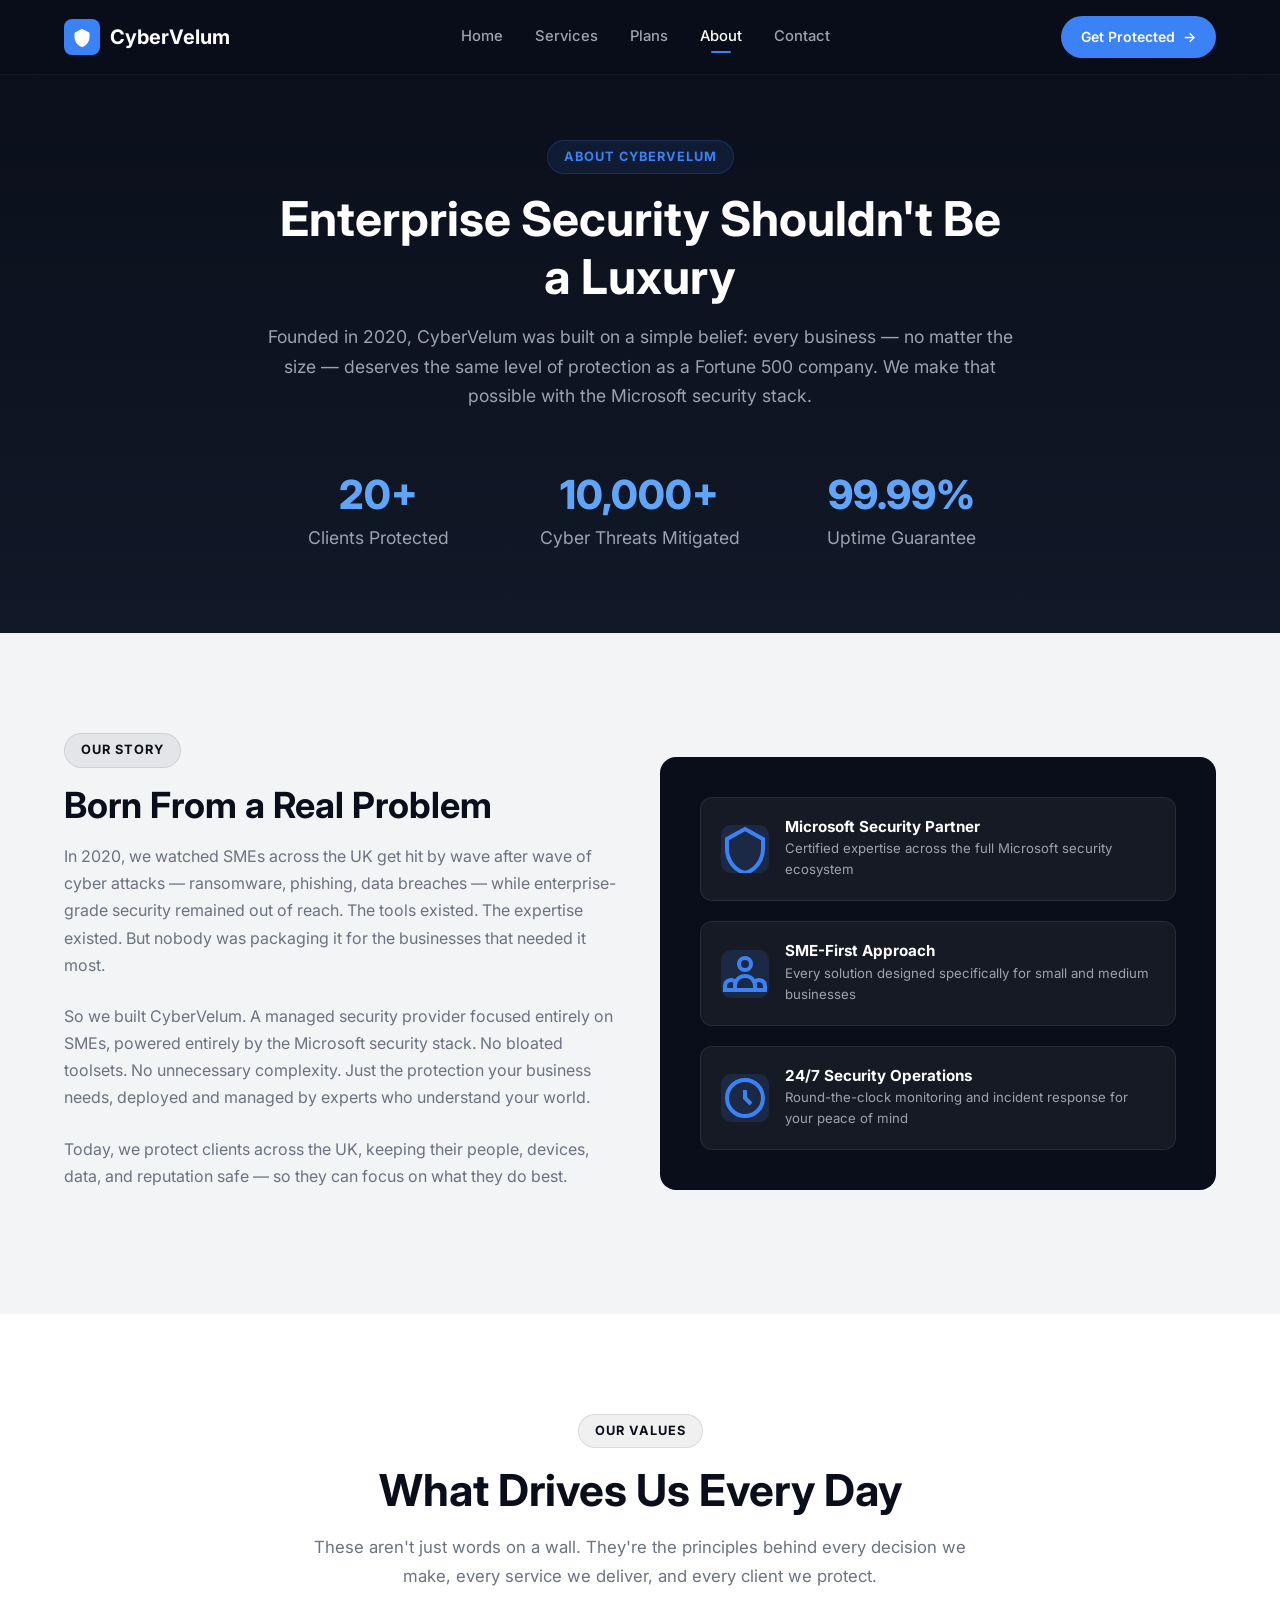
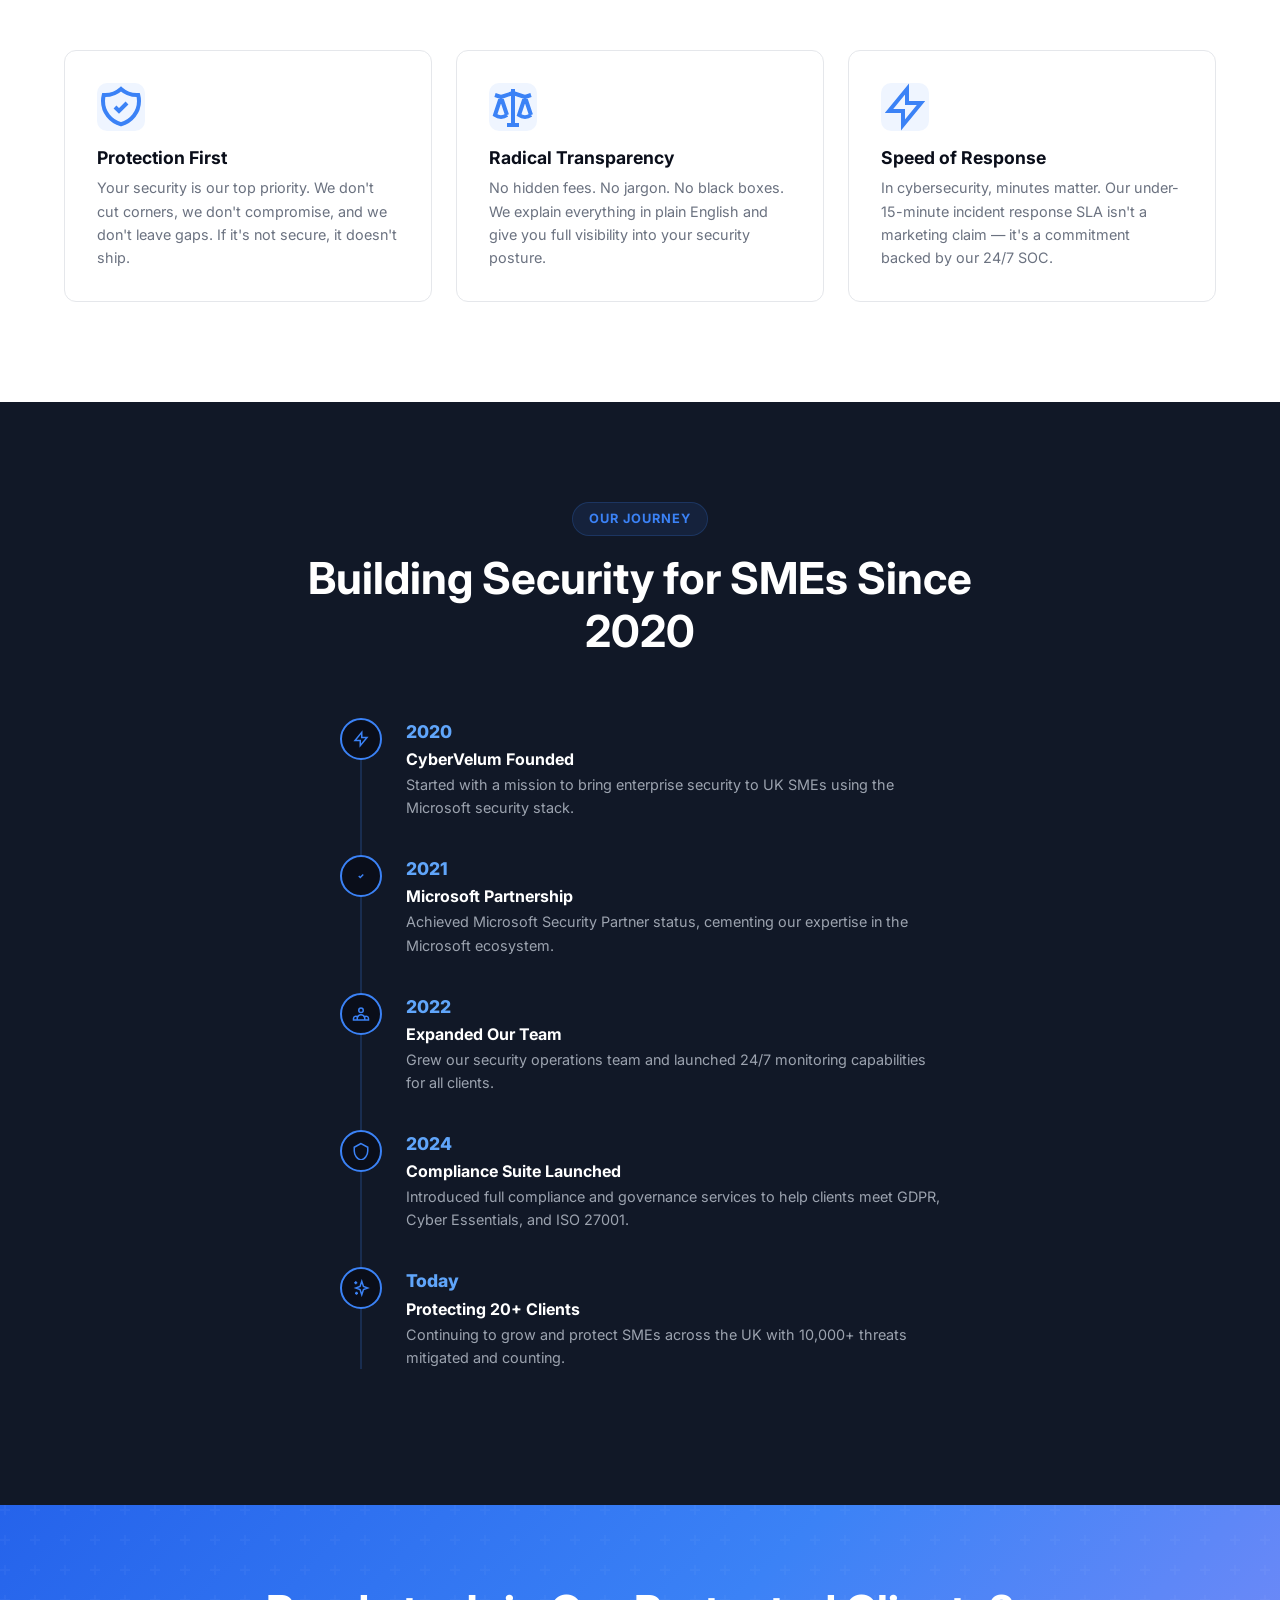
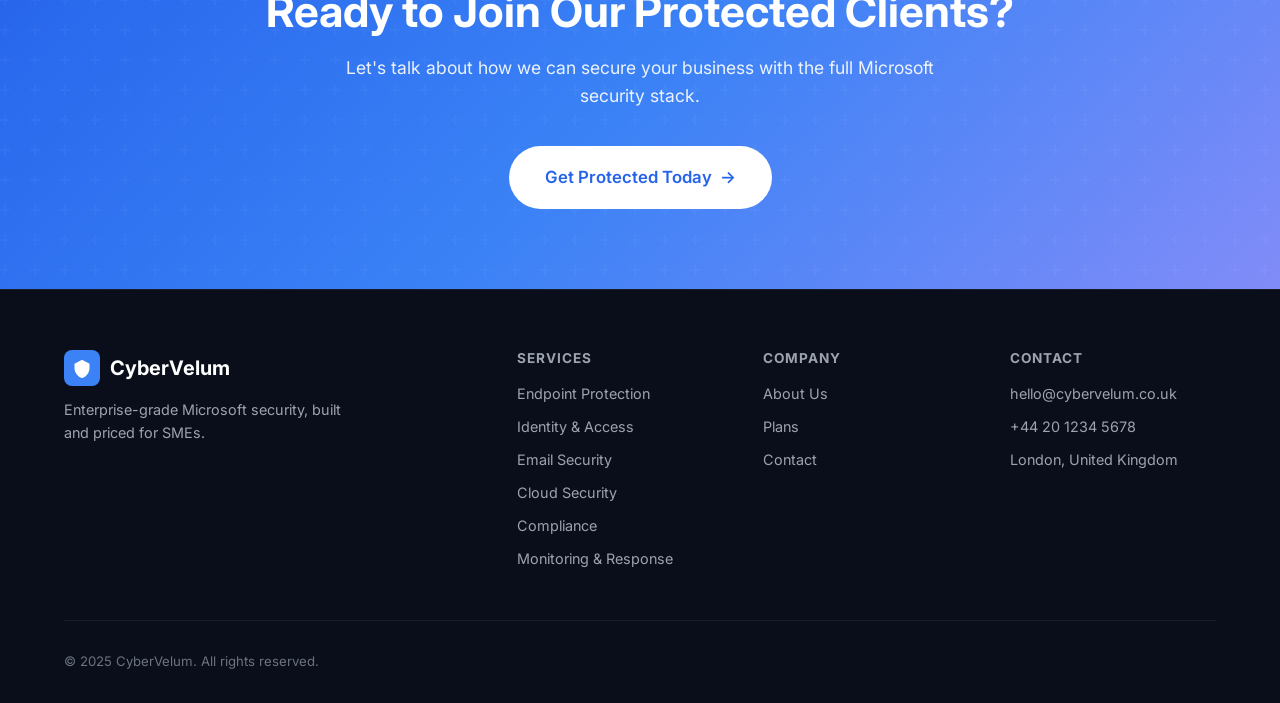
==== about.html @ d403a193 "Initial commit" ====
<!DOCTYPE html>
<html lang="en">
<head>
  <meta charset="UTF-8">
  <meta name="viewport" content="width=device-width, initial-scale=1.0">
  <title>About Us — CyberVelum</title>
  <meta name="description" content="CyberVelum was founded in 2020 to bring enterprise-grade Microsoft security to SMEs. Learn about our mission, values, and team.">
  <link rel="preconnect" href="https://fonts.googleapis.com">
  <link href="https://fonts.googleapis.com/css2?family=Inter:wght@400;500;600;700;800&display=swap" rel="stylesheet">
  <link rel="stylesheet" href="css/style.css">
</head>
<body>

  <!-- NAVBAR -->
  <nav class="navbar">
    <div class="container">
      <a href="index.html" class="nav-logo">
        <div class="shield"><svg viewBox="0 0 24 24"><path d="M12 2L3 7v5c0 5.55 3.84 10.74 9 12 5.16-1.26 9-6.45 9-12V7l-9-5z" fill="white"/></svg></div>
        CyberVelum
      </a>
      <div class="nav-links">
        <a href="index.html">Home</a>
        <a href="services.html">Services</a>
        <a href="plans.html">Plans</a>
        <a href="about.html" class="active">About</a>
        <a href="contact.html">Contact</a>
      </div>
      <div class="nav-cta">
        <a href="contact.html" class="btn btn-primary btn-sm">Get Protected <span class="arrow">&rarr;</span></a>
      </div>
      <button class="nav-toggle" aria-label="Toggle menu"><span></span><span></span><span></span></button>
    </div>
  </nav>
  <div class="mobile-menu">
    <a href="index.html">Home</a>
    <a href="services.html">Services</a>
    <a href="plans.html">Plans</a>
    <a href="about.html">About</a>
    <a href="contact.html">Contact</a>
    <a href="contact.html" class="btn btn-primary" style="margin-top:16px">Get Protected &rarr;</a>
  </div>

  <!-- ABOUT HERO -->
  <section class="about-hero">
    <div class="container">
      <span class="section-badge section-badge-blue" style="margin-bottom:16px;display:inline-block">About CyberVelum</span>
      <h1>Enterprise Security Shouldn't Be a Luxury</h1>
      <p>Founded in 2020, CyberVelum was built on a simple belief: every business &mdash; no matter the size &mdash; deserves the same level of protection as a Fortune 500 company. We make that possible with the Microsoft security stack.</p>

      <div class="about-stats">
        <div class="about-stat fade-in">
          <h3 data-count="20" data-suffix="+">0</h3>
          <p>Clients Protected</p>
        </div>
        <div class="about-stat fade-in fade-in-delay-1">
          <h3 data-count="10000" data-suffix="+">0</h3>
          <p>Cyber Threats Mitigated</p>
        </div>
        <div class="about-stat fade-in fade-in-delay-2">
          <h3 data-count="99.99" data-suffix="%">0</h3>
          <p>Uptime Guarantee</p>
        </div>
      </div>
    </div>
  </section>

  <!-- OUR STORY -->
  <section class="section section-light">
    <div class="container">
      <div class="compliance-grid">
        <div class="compliance-content">
          <span class="section-badge section-badge-dark" style="margin-bottom:16px;display:inline-block">Our Story</span>
          <h2>Born From a Real Problem</h2>
          <p>In 2020, we watched SMEs across the UK get hit by wave after wave of cyber attacks &mdash; ransomware, phishing, data breaches &mdash; while enterprise-grade security remained out of reach. The tools existed. The expertise existed. But nobody was packaging it for the businesses that needed it most.</p>
          <p>So we built CyberVelum. A managed security provider focused entirely on SMEs, powered entirely by the Microsoft security stack. No bloated toolsets. No unnecessary complexity. Just the protection your business needs, deployed and managed by experts who understand your world.</p>
          <p style="margin-top:20px">Today, we protect clients across the UK, keeping their people, devices, data, and reputation safe &mdash; so they can focus on what they do best.</p>
        </div>
        <div class="compliance-visual">
          <div class="compliance-badge-card">
            <div class="badge-icon"><svg viewBox="0 0 24 24" fill="none" stroke="#3b82f6" stroke-width="2"><path d="M12 2L3 7v5c0 5.55 3.84 10.74 9 12 5.16-1.26 9-6.45 9-12V7l-9-5z"/></svg></div>
            <div>
              <h4>Microsoft Security Partner</h4>
              <p>Certified expertise across the full Microsoft security ecosystem</p>
            </div>
          </div>
          <div class="compliance-badge-card">
            <div class="badge-icon"><svg viewBox="0 0 24 24" fill="none" stroke="#3b82f6" stroke-width="2"><path d="M17 20h5v-2a3 3 0 00-5.356-1.857M17 20H7m10 0v-2c0-.656-.126-1.283-.356-1.857M7 20H2v-2a3 3 0 015.356-1.857M7 20v-2c0-.656.126-1.283.356-1.857m0 0a5.002 5.002 0 019.288 0M15 7a3 3 0 11-6 0 3 3 0 016 0z"/></svg></div>
            <div>
              <h4>SME-First Approach</h4>
              <p>Every solution designed specifically for small and medium businesses</p>
            </div>
          </div>
          <div class="compliance-badge-card">
            <div class="badge-icon"><svg viewBox="0 0 24 24" fill="none" stroke="#3b82f6" stroke-width="2"><path d="M12 8v4l3 3m6-3a9 9 0 11-18 0 9 9 0 0118 0z"/></svg></div>
            <div>
              <h4>24/7 Security Operations</h4>
              <p>Round-the-clock monitoring and incident response for your peace of mind</p>
            </div>
          </div>
        </div>
      </div>
    </div>
  </section>

  <!-- OUR VALUES -->
  <section class="section section-white">
    <div class="container">
      <div class="section-header">
        <span class="section-badge section-badge-dark">Our Values</span>
        <h2>What Drives Us Every Day</h2>
        <p>These aren't just words on a wall. They're the principles behind every decision we make, every service we deliver, and every client we protect.</p>
      </div>
      <div class="values-grid">
        <div class="value-card fade-in">
          <div class="icon">
            <svg viewBox="0 0 24 24" fill="none" stroke="#3b82f6" stroke-width="2"><path d="M9 12l2 2 4-4m5.618-4.016A11.955 11.955 0 0112 2.944a11.955 11.955 0 01-8.618 3.04A12.02 12.02 0 003 9c0 5.591 3.824 10.29 9 11.622 5.176-1.332 9-6.03 9-11.622 0-1.042-.133-2.052-.382-3.016z"/></svg>
          </div>
          <h3>Protection First</h3>
          <p>Your security is our top priority. We don't cut corners, we don't compromise, and we don't leave gaps. If it's not secure, it doesn't ship.</p>
        </div>
        <div class="value-card fade-in fade-in-delay-1">
          <div class="icon">
            <svg viewBox="0 0 24 24" fill="none" stroke="#3b82f6" stroke-width="2"><path d="M3 6l3 1m0 0l-3 9a5.002 5.002 0 006.001 0M6 7l3 9M6 7l6-2m6 2l3-1m-3 1l-3 9a5.002 5.002 0 006.001 0M18 7l3 9m-3-9l-6-2m0-2v2m0 16V5m0 16H9m3 0h3"/></svg>
          </div>
          <h3>Radical Transparency</h3>
          <p>No hidden fees. No jargon. No black boxes. We explain everything in plain English and give you full visibility into your security posture.</p>
        </div>
        <div class="value-card fade-in fade-in-delay-2">
          <div class="icon">
            <svg viewBox="0 0 24 24" fill="none" stroke="#3b82f6" stroke-width="2"><path d="M13 10V3L4 14h7v7l9-11h-7z"/></svg>
          </div>
          <h3>Speed of Response</h3>
          <p>In cybersecurity, minutes matter. Our under-15-minute incident response SLA isn't a marketing claim &mdash; it's a commitment backed by our 24/7 SOC.</p>
        </div>
      </div>
    </div>
  </section>

  <!-- JOURNEY / TIMELINE -->
  <section class="section section-dark">
    <div class="container">
      <div class="section-header">
        <span class="section-badge section-badge-blue">Our Journey</span>
        <h2>Building Security for SMEs Since 2020</h2>
      </div>
      <div class="timeline">
        <div class="timeline-item fade-in">
          <div class="dot"><svg viewBox="0 0 24 24" fill="none" stroke="#3b82f6" stroke-width="2"><path d="M13 10V3L4 14h7v7l9-11h-7z"/></svg></div>
          <div>
            <div class="year">2020</div>
            <h4>CyberVelum Founded</h4>
            <p>Started with a mission to bring enterprise security to UK SMEs using the Microsoft security stack.</p>
          </div>
        </div>
        <div class="timeline-item fade-in fade-in-delay-1">
          <div class="dot"><svg viewBox="0 0 24 24" fill="none" stroke="#3b82f6" stroke-width="2"><path d="M9 12l2 2 4-4"/></svg></div>
          <div>
            <div class="year">2021</div>
            <h4>Microsoft Partnership</h4>
            <p>Achieved Microsoft Security Partner status, cementing our expertise in the Microsoft ecosystem.</p>
          </div>
        </div>
        <div class="timeline-item fade-in fade-in-delay-2">
          <div class="dot"><svg viewBox="0 0 24 24" fill="none" stroke="#3b82f6" stroke-width="2"><path d="M17 20h5v-2a3 3 0 00-5.356-1.857M17 20H7m10 0v-2c0-.656-.126-1.283-.356-1.857M7 20H2v-2a3 3 0 015.356-1.857M7 20v-2c0-.656.126-1.283.356-1.857m0 0a5.002 5.002 0 019.288 0M15 7a3 3 0 11-6 0 3 3 0 016 0z"/></svg></div>
          <div>
            <div class="year">2022</div>
            <h4>Expanded Our Team</h4>
            <p>Grew our security operations team and launched 24/7 monitoring capabilities for all clients.</p>
          </div>
        </div>
        <div class="timeline-item fade-in fade-in-delay-3">
          <div class="dot"><svg viewBox="0 0 24 24" fill="none" stroke="#3b82f6" stroke-width="2"><path d="M12 2L3 7v5c0 5.55 3.84 10.74 9 12 5.16-1.26 9-6.45 9-12V7l-9-5z"/></svg></div>
          <div>
            <div class="year">2024</div>
            <h4>Compliance Suite Launched</h4>
            <p>Introduced full compliance and governance services to help clients meet GDPR, Cyber Essentials, and ISO 27001.</p>
          </div>
        </div>
        <div class="timeline-item fade-in">
          <div class="dot"><svg viewBox="0 0 24 24" fill="none" stroke="#3b82f6" stroke-width="2"><path d="M5 3v4M3 5h4M6 17v4m-2-2h4m5-16l2.286 6.857L21 12l-5.714 2.143L13 21l-2.286-6.857L5 12l5.714-2.143L13 3z"/></svg></div>
          <div>
            <div class="year">Today</div>
            <h4>Protecting 20+ Clients</h4>
            <p>Continuing to grow and protect SMEs across the UK with 10,000+ threats mitigated and counting.</p>
          </div>
        </div>
      </div>
    </div>
  </section>

  <!-- CTA -->
  <section class="cta-banner">
    <div class="container">
      <h2>Ready to Join Our Protected Clients?</h2>
      <p>Let's talk about how we can secure your business with the full Microsoft security stack.</p>
      <a href="contact.html" class="btn btn-primary btn-lg">Get Protected Today <span class="arrow">&rarr;</span></a>
    </div>
  </section>

  <!-- FOOTER -->
  <footer class="footer">
    <div class="container">
      <div class="footer-grid">
        <div class="footer-brand">
          <a href="index.html" class="nav-logo">
            <div class="shield"><svg viewBox="0 0 24 24"><path d="M12 2L3 7v5c0 5.55 3.84 10.74 9 12 5.16-1.26 9-6.45 9-12V7l-9-5z" fill="white"/></svg></div>
            CyberVelum
          </a>
          <p>Enterprise-grade Microsoft security, built and priced for SMEs.</p>
        </div>
        <div class="footer-col">
          <h4>Services</h4>
          <a href="services/endpoint-protection.html">Endpoint Protection</a>
          <a href="services/identity-access.html">Identity &amp; Access</a>
          <a href="services/email-security.html">Email Security</a>
          <a href="services/cloud-security.html">Cloud Security</a>
          <a href="services/compliance.html">Compliance</a>
          <a href="services/monitoring.html">Monitoring &amp; Response</a>
        </div>
        <div class="footer-col">
          <h4>Company</h4>
          <a href="about.html">About Us</a>
          <a href="plans.html">Plans</a>
          <a href="contact.html">Contact</a>
        </div>
        <div class="footer-col">
          <h4>Contact</h4>
          <a href="mailto:hello@cybervelum.co.uk">hello@cybervelum.co.uk</a>
          <a href="tel:+442012345678">+44 20 1234 5678</a>
          <a>London, United Kingdom</a>
        </div>
      </div>
      <div class="footer-bottom">
        <p>&copy; 2025 CyberVelum. All rights reserved.</p>
      </div>
    </div>
  </footer>

  <script src="js/main.js"></script>
</body>
</html>
---- css/style.css ----
/* ===== RESET & BASE ===== */
*, *::before, *::after { margin: 0; padding: 0; box-sizing: border-box; }

:root {
  --navy: #0a0e1a;
  --navy-light: #111827;
  --navy-mid: #1a2035;
  --blue: #3b82f6;
  --blue-bright: #60a5fa;
  --blue-dark: #2563eb;
  --white: #ffffff;
  --gray-100: #f3f4f6;
  --gray-200: #e5e7eb;
  --gray-300: #d1d5db;
  --gray-400: #9ca3af;
  --gray-500: #6b7280;
  --gray-600: #4b5563;
  --red: #ef4444;
  --amber: #f59e0b;
  --green: #22c55e;
  --radius: 12px;
  --radius-sm: 8px;
  --radius-lg: 16px;
  --shadow: 0 4px 6px -1px rgba(0,0,0,.1), 0 2px 4px -2px rgba(0,0,0,.1);
  --shadow-lg: 0 10px 15px -3px rgba(0,0,0,.1), 0 4px 6px -4px rgba(0,0,0,.1);
  --shadow-xl: 0 20px 25px -5px rgba(0,0,0,.1), 0 8px 10px -6px rgba(0,0,0,.1);
  --transition: all .3s ease;
}

html { scroll-behavior: smooth; font-size: 16px; }

body {
  font-family: 'Inter', -apple-system, BlinkMacSystemFont, 'Segoe UI', sans-serif;
  color: var(--white);
  background: var(--navy);
  line-height: 1.6;
  overflow-x: hidden;
}

a { text-decoration: none; color: inherit; transition: var(--transition); }
ul { list-style: none; }
img { max-width: 100%; display: block; }
h1, h2, h3, h4, h5, h6 { line-height: 1.2; font-weight: 700; }

.container { max-width: 1200px; margin: 0 auto; padding: 0 24px; }

/* ===== BUTTONS ===== */
.btn {
  display: inline-flex; align-items: center; gap: 8px;
  padding: 14px 28px; border-radius: 50px; font-weight: 600;
  font-size: .95rem; cursor: pointer; border: none;
  transition: var(--transition); white-space: nowrap;
}
.btn-primary {
  background: var(--blue); color: var(--white);
}
.btn-primary:hover { background: var(--blue-dark); transform: translateY(-2px); box-shadow: 0 8px 25px rgba(59,130,246,.4); }
.btn-outline {
  background: transparent; color: var(--white);
  border: 2px solid rgba(255,255,255,.3);
}
.btn-outline:hover { border-color: var(--blue); color: var(--blue); }
.btn-outline-dark {
  background: transparent; color: var(--navy);
  border: 2px solid var(--navy);
}
.btn-outline-dark:hover { background: var(--navy); color: var(--white); }
.btn-sm { padding: 10px 20px; font-size: .875rem; }
.btn-lg { padding: 18px 36px; font-size: 1.05rem; }
.btn svg, .btn .arrow { transition: transform .3s ease; }
.btn:hover svg, .btn:hover .arrow { transform: translateX(4px); }

/* ===== NAVBAR ===== */
.navbar {
  position: fixed; top: 0; left: 0; right: 0; z-index: 1000;
  padding: 16px 0;
  background: rgba(10, 14, 26, .85);
  backdrop-filter: blur(20px);
  border-bottom: 1px solid rgba(255,255,255,.05);
  transition: var(--transition);
}
.navbar.scrolled { padding: 10px 0; background: rgba(10, 14, 26, .95); }
.navbar .container { display: flex; align-items: center; justify-content: space-between; }

.nav-logo { display: flex; align-items: center; gap: 10px; font-size: 1.25rem; font-weight: 700; }
.nav-logo .shield {
  width: 36px; height: 36px; background: var(--blue);
  border-radius: 8px; display: flex; align-items: center; justify-content: center;
}
.nav-logo .shield svg { width: 20px; height: 20px; fill: var(--white); }

.nav-links { display: flex; align-items: center; gap: 32px; }
.nav-links a { font-size: .925rem; font-weight: 500; color: var(--gray-400); position: relative; }
.nav-links a:hover, .nav-links a.active { color: var(--white); }
.nav-links a.active::after {
  content: ''; position: absolute; bottom: -4px; left: 50%; transform: translateX(-50%);
  width: 20px; height: 2px; background: var(--blue); border-radius: 1px;
}

.nav-cta { display: flex; align-items: center; gap: 16px; }

/* Mobile menu */
.nav-toggle { display: none; background: none; border: none; cursor: pointer; padding: 4px; }
.nav-toggle span {
  display: block; width: 24px; height: 2px; background: var(--white);
  margin: 6px 0; transition: var(--transition); border-radius: 2px;
}
.nav-toggle.active span:nth-child(1) { transform: rotate(45deg) translate(5px, 6px); }
.nav-toggle.active span:nth-child(2) { opacity: 0; }
.nav-toggle.active span:nth-child(3) { transform: rotate(-45deg) translate(5px, -6px); }

.mobile-menu {
  display: none; position: fixed; top: 70px; left: 0; right: 0; bottom: 0;
  background: var(--navy); padding: 32px 24px; z-index: 999;
}
.mobile-menu.active { display: flex; flex-direction: column; gap: 24px; }
.mobile-menu a { font-size: 1.25rem; font-weight: 600; color: var(--gray-300); }
.mobile-menu a:hover { color: var(--white); }

/* ===== HERO ===== */
.hero {
  min-height: 100vh; display: flex; align-items: center;
  padding: 120px 0 80px;
  background: linear-gradient(180deg, var(--navy) 0%, var(--navy-light) 100%);
  position: relative; overflow: hidden;
}
.hero::before {
  content: ''; position: absolute; top: -50%; right: -20%;
  width: 800px; height: 800px;
  background: radial-gradient(circle, rgba(59,130,246,.12) 0%, transparent 70%);
  pointer-events: none;
}
.hero::after {
  content: ''; position: absolute; bottom: -30%; left: -10%;
  width: 600px; height: 600px;
  background: radial-gradient(circle, rgba(59,130,246,.08) 0%, transparent 70%);
  pointer-events: none;
}
.hero .container { position: relative; z-index: 1; }
.hero-badge {
  display: inline-flex; align-items: center; gap: 8px;
  padding: 8px 16px; border-radius: 50px;
  background: rgba(59,130,246,.1); border: 1px solid rgba(59,130,246,.2);
  color: var(--blue-bright); font-size: .85rem; font-weight: 600;
  margin-bottom: 24px;
}
.hero-badge svg { width: 16px; height: 16px; }
.hero h1 { font-size: clamp(2.5rem, 5vw, 4rem); margin-bottom: 8px; max-width: 700px; }
.hero h1 span { color: var(--blue-bright); }
.hero p { font-size: 1.15rem; color: var(--gray-400); max-width: 600px; margin: 20px 0 36px; line-height: 1.7; }
.hero-buttons { display: flex; gap: 16px; flex-wrap: wrap; }

/* ===== STATS BAR ===== */
.stats-bar {
  background: var(--white); padding: 48px 0;
  border-bottom: 1px solid var(--gray-200);
}
.stats-grid {
  display: grid; grid-template-columns: repeat(4, 1fr); gap: 32px;
  text-align: center;
}
.stat-item h3 { font-size: clamp(1.75rem, 3vw, 2.5rem); color: var(--blue); font-weight: 800; }
.stat-item p { color: var(--gray-500); font-size: .95rem; margin-top: 4px; font-weight: 500; }

/* ===== SECTION BASE ===== */
.section { padding: 100px 0; }
.section-light { background: var(--gray-100); color: var(--navy); }
.section-dark { background: var(--navy-light); }
.section-white { background: var(--white); color: var(--navy); }

.section-header { text-align: center; max-width: 700px; margin: 0 auto 60px; }
.section-badge {
  display: inline-block; padding: 6px 16px; border-radius: 50px;
  font-size: .8rem; font-weight: 700; letter-spacing: 1px; text-transform: uppercase;
  margin-bottom: 16px;
}
.section-badge-blue { background: rgba(59,130,246,.1); color: var(--blue); border: 1px solid rgba(59,130,246,.2); }
.section-badge-dark { background: rgba(10,14,26,.06); color: var(--navy); border: 1px solid rgba(10,14,26,.1); }
.section-header h2 { font-size: clamp(1.75rem, 3.5vw, 2.75rem); margin-bottom: 16px; }
.section-header p { color: var(--gray-500); font-size: 1.05rem; line-height: 1.7; }
.section-dark .section-header p { color: var(--gray-400); }

/* ===== STORY / WHY IT MATTERS ===== */
.threat-cards { display: grid; grid-template-columns: repeat(3, 1fr); gap: 24px; }
.threat-card {
  padding: 32px; border-radius: var(--radius); text-align: center;
  transition: var(--transition);
}
.threat-card-red { background: rgba(239,68,68,.06); border: 1px solid rgba(239,68,68,.12); }
.threat-card-amber { background: rgba(245,158,11,.06); border: 1px solid rgba(245,158,11,.12); }
.threat-card-blue { background: rgba(59,130,246,.06); border: 1px solid rgba(59,130,246,.12); }
.threat-card:hover { transform: translateY(-4px); }
.threat-card .icon {
  width: 56px; height: 56px; border-radius: 12px; margin: 0 auto 16px;
  display: flex; align-items: center; justify-content: center;
}
.threat-card-red .icon { background: rgba(239,68,68,.12); }
.threat-card-amber .icon { background: rgba(245,158,11,.12); }
.threat-card-blue .icon { background: rgba(59,130,246,.12); }
.threat-card .icon svg { width: 28px; height: 28px; }
.threat-card h3 { font-size: 1.15rem; color: var(--navy); margin-bottom: 8px; }
.threat-card p { color: var(--gray-500); font-size: .925rem; line-height: 1.6; }
.threat-card .stat { font-size: 1.5rem; font-weight: 800; margin-bottom: 4px; }
.threat-card-red .stat { color: var(--red); }
.threat-card-amber .stat { color: var(--amber); }
.threat-card-blue .stat { color: var(--blue); }

/* ===== SERVICES GRID ===== */
.services-grid { display: grid; grid-template-columns: repeat(3, 1fr); gap: 24px; }
.service-card {
  background: var(--navy-mid); border: 1px solid rgba(255,255,255,.06);
  border-radius: var(--radius); padding: 32px; transition: var(--transition);
  display: flex; flex-direction: column;
}
.service-card:hover { transform: translateY(-4px); border-color: rgba(59,130,246,.3); box-shadow: 0 8px 30px rgba(59,130,246,.1); }
.service-card .icon {
  width: 48px; height: 48px; border-radius: 10px;
  background: rgba(59,130,246,.12); display: flex; align-items: center; justify-content: center;
  margin-bottom: 20px;
}
.service-card .icon svg { width: 24px; height: 24px; }
.service-card h3 { font-size: 1.1rem; margin-bottom: 10px; }
.service-card p { color: var(--gray-400); font-size: .9rem; line-height: 1.6; flex: 1; }
.service-card .card-link {
  margin-top: 20px; display: inline-flex; align-items: center; gap: 6px;
  color: var(--blue-bright); font-weight: 600; font-size: .9rem;
}
.service-card .card-link:hover { gap: 10px; }

/* Light service cards */
.section-light .service-card, .section-white .service-card {
  background: var(--white); border-color: var(--gray-200);
}
.section-light .service-card h3, .section-white .service-card h3 { color: var(--navy); }
.section-light .service-card p, .section-white .service-card p { color: var(--gray-500); }

/* ===== COMPLIANCE SECTION ===== */
.compliance-grid { display: grid; grid-template-columns: repeat(2, 1fr); gap: 40px; align-items: center; }
.compliance-content h2 { font-size: clamp(1.5rem, 3vw, 2.25rem); margin-bottom: 16px; color: var(--navy); }
.compliance-content p { color: var(--gray-500); line-height: 1.7; margin-bottom: 24px; }
.compliance-list { display: flex; flex-direction: column; gap: 16px; margin-bottom: 32px; }
.compliance-item {
  display: flex; align-items: flex-start; gap: 12px;
  padding: 16px; background: rgba(59,130,246,.04); border-radius: var(--radius-sm);
  border: 1px solid rgba(59,130,246,.08);
}
.compliance-item .check {
  width: 24px; height: 24px; min-width: 24px; border-radius: 50%;
  background: rgba(34,197,94,.1); display: flex; align-items: center; justify-content: center;
}
.compliance-item .check svg { width: 14px; height: 14px; }
.compliance-item h4 { font-size: .95rem; color: var(--navy); margin-bottom: 2px; }
.compliance-item p { font-size: .85rem; color: var(--gray-500); }

.compliance-visual {
  background: var(--navy); border-radius: var(--radius-lg); padding: 40px;
  display: flex; flex-direction: column; gap: 20px;
}
.compliance-badge-card {
  display: flex; align-items: center; gap: 16px;
  padding: 20px; background: rgba(255,255,255,.05); border-radius: var(--radius);
  border: 1px solid rgba(255,255,255,.08);
}
.compliance-badge-card .badge-icon {
  width: 48px; height: 48px; min-width: 48px; border-radius: 10px;
  background: rgba(59,130,246,.15); display: flex; align-items: center; justify-content: center;
}
.compliance-badge-card h4 { color: var(--white); font-size: .95rem; }
.compliance-badge-card p { color: var(--gray-400); font-size: .825rem; margin-top: 2px; }

/* ===== OUTCOME / STORY SECTION ===== */
.outcome-grid { display: grid; grid-template-columns: repeat(2, 1fr); gap: 40px; align-items: center; }
.outcome-content { }
.outcome-content h2 { font-size: clamp(1.5rem, 3vw, 2.25rem); margin-bottom: 16px; }
.outcome-content p { color: var(--gray-400); line-height: 1.7; margin-bottom: 24px; }
.outcome-steps { display: flex; flex-direction: column; gap: 20px; margin-bottom: 32px; }
.outcome-step { display: flex; gap: 16px; }
.outcome-step .step-num {
  width: 36px; height: 36px; min-width: 36px; border-radius: 50%;
  background: rgba(59,130,246,.15); color: var(--blue-bright);
  display: flex; align-items: center; justify-content: center;
  font-weight: 700; font-size: .9rem;
}
.outcome-step h4 { font-size: 1rem; margin-bottom: 4px; }
.outcome-step p { color: var(--gray-400); font-size: .9rem; }

.outcome-visual {
  background: rgba(59,130,246,.05); border: 1px solid rgba(59,130,246,.1);
  border-radius: var(--radius-lg); padding: 40px;
}
.outcome-metric { text-align: center; margin-bottom: 24px; }
.outcome-metric .big-num { font-size: 3.5rem; font-weight: 800; color: var(--blue-bright); }
.outcome-metric p { color: var(--gray-400); }
.outcome-bars { display: flex; flex-direction: column; gap: 16px; }
.outcome-bar label { font-size: .85rem; color: var(--gray-400); margin-bottom: 4px; display: block; }
.outcome-bar .bar { height: 8px; background: rgba(255,255,255,.08); border-radius: 4px; overflow: hidden; }
.outcome-bar .bar-fill { height: 100%; border-radius: 4px; transition: width 1.5s ease; }
.outcome-bar .bar-fill-blue { background: var(--blue); }
.outcome-bar .bar-fill-green { background: var(--green); }

/* ===== CTA BANNER ===== */
.cta-banner {
  background: linear-gradient(135deg, var(--blue-dark) 0%, var(--blue) 50%, #818cf8 100%);
  padding: 80px 0; text-align: center; position: relative; overflow: hidden;
}
.cta-banner::before {
  content: ''; position: absolute; inset: 0;
  background: url("data:image/svg+xml,%3Csvg width='60' height='60' viewBox='0 0 60 60' xmlns='http://www.w3.org/2000/svg'%3E%3Cg fill='none' fill-rule='evenodd'%3E%3Cg fill='%23ffffff' fill-opacity='0.03'%3E%3Cpath d='M36 34v-4h-2v4h-4v2h4v4h2v-4h4v-2h-4zm0-30V0h-2v4h-4v2h4v4h2V6h4V4h-4zM6 34v-4H4v4H0v2h4v4h2v-4h4v-2H6zM6 4V0H4v4H0v2h4v4h2V6h4V4H6z'/%3E%3C/g%3E%3C/g%3E%3C/svg%3E");
}
.cta-banner .container { position: relative; z-index: 1; }
.cta-banner h2 { font-size: clamp(1.75rem, 3.5vw, 2.75rem); margin-bottom: 16px; }
.cta-banner p { font-size: 1.1rem; opacity: .9; max-width: 600px; margin: 0 auto 36px; }
.cta-banner .btn-primary { background: var(--white); color: var(--blue-dark); }
.cta-banner .btn-primary:hover { box-shadow: 0 8px 25px rgba(0,0,0,.2); }

/* ===== FOOTER ===== */
.footer { background: var(--navy); padding: 60px 0 30px; border-top: 1px solid rgba(255,255,255,.06); }
.footer-grid {
  display: grid; grid-template-columns: 2fr 1fr 1fr 1fr; gap: 40px;
  margin-bottom: 40px;
}
.footer-brand p { color: var(--gray-400); font-size: .9rem; margin: 12px 0 20px; max-width: 300px; line-height: 1.6; }
.footer-col h4 { font-size: .85rem; text-transform: uppercase; letter-spacing: 1px; color: var(--gray-400); margin-bottom: 16px; }
.footer-col a { display: block; color: var(--gray-400); font-size: .9rem; margin-bottom: 10px; }
.footer-col a:hover { color: var(--white); }
.footer-bottom {
  display: flex; justify-content: space-between; align-items: center;
  padding-top: 30px; border-top: 1px solid rgba(255,255,255,.06);
  color: var(--gray-500); font-size: .825rem;
}
.footer-social { display: flex; gap: 12px; }
.footer-social a {
  width: 36px; height: 36px; border-radius: 8px; background: rgba(255,255,255,.05);
  display: flex; align-items: center; justify-content: center;
}
.footer-social a:hover { background: var(--blue); }
.footer-social svg { width: 16px; height: 16px; fill: var(--gray-400); }
.footer-social a:hover svg { fill: var(--white); }
.ms-partner-badge {
  display: inline-flex; align-items: center; gap: 8px;
  padding: 6px 12px; background: rgba(59,130,246,.08); border-radius: 6px;
  font-size: .8rem; color: var(--blue-bright); font-weight: 600;
}

/* ===== PLANS PAGE ===== */
.plans-grid { display: grid; grid-template-columns: repeat(3, 1fr); gap: 24px; }
.plan-card {
  background: var(--navy-mid); border: 1px solid rgba(255,255,255,.08);
  border-radius: var(--radius-lg); padding: 40px 32px; transition: var(--transition);
  display: flex; flex-direction: column; position: relative;
}
.plan-card:hover { border-color: rgba(59,130,246,.3); }
.plan-card.featured {
  border-color: var(--blue); background: linear-gradient(180deg, rgba(59,130,246,.08), var(--navy-mid));
}
.plan-card.featured::before {
  content: 'Most Popular'; position: absolute; top: -12px; left: 50%; transform: translateX(-50%);
  background: var(--blue); color: var(--white); padding: 4px 16px; border-radius: 50px;
  font-size: .75rem; font-weight: 700; text-transform: uppercase; letter-spacing: .5px;
}
.plan-card h3 { font-size: 1.35rem; margin-bottom: 8px; }
.plan-card .plan-desc { color: var(--gray-400); font-size: .9rem; margin-bottom: 24px; line-height: 1.5; }
.plan-card .plan-price { margin-bottom: 24px; padding-bottom: 24px; border-bottom: 1px solid rgba(255,255,255,.08); }
.plan-card .plan-price .label { font-size: .85rem; color: var(--gray-400); }
.plan-card .plan-price .price-text { font-size: 1.1rem; font-weight: 700; color: var(--blue-bright); }
.plan-card .features { flex: 1; display: flex; flex-direction: column; gap: 12px; margin-bottom: 32px; }
.plan-card .features li { display: flex; align-items: flex-start; gap: 10px; font-size: .9rem; color: var(--gray-300); }
.plan-card .features li svg { width: 18px; height: 18px; min-width: 18px; margin-top: 2px; }
.plan-card .features li .included { color: var(--green); }
.plan-card .features li .not-included { color: var(--gray-600); }
.plan-card .features li.disabled { color: var(--gray-600); }
.plan-card .btn { width: 100%; justify-content: center; }

/* Light plan cards */
.section-light .plan-card, .section-white .plan-card {
  background: var(--white); border-color: var(--gray-200); box-shadow: var(--shadow);
}
.section-light .plan-card.featured, .section-white .plan-card.featured {
  border-color: var(--blue); background: linear-gradient(180deg, rgba(59,130,246,.03), var(--white));
  box-shadow: var(--shadow-lg), 0 0 0 1px var(--blue);
}
.section-light .plan-card h3, .section-white .plan-card h3 { color: var(--navy); }
.section-light .plan-card .plan-desc, .section-white .plan-card .plan-desc { color: var(--gray-500); }
.section-light .plan-card .features li, .section-white .plan-card .features li { color: var(--gray-600); }
.section-light .plan-card .plan-price, .section-white .plan-card .plan-price { border-color: var(--gray-200); }

/* ===== ABOUT PAGE ===== */
.about-hero { padding: 140px 0 80px; background: linear-gradient(180deg, var(--navy) 0%, var(--navy-light) 100%); }
.about-hero .container { max-width: 800px; text-align: center; }
.about-hero h1 { font-size: clamp(2rem, 4vw, 3rem); margin-bottom: 16px; }
.about-hero p { color: var(--gray-400); font-size: 1.1rem; line-height: 1.7; }

.about-stats {
  display: grid; grid-template-columns: repeat(3, 1fr); gap: 32px;
  margin-top: 60px;
}
.about-stat { text-align: center; }
.about-stat h3 { font-size: 2.5rem; font-weight: 800; color: var(--blue-bright); }
.about-stat p { color: var(--gray-400); margin-top: 4px; }

.values-grid { display: grid; grid-template-columns: repeat(3, 1fr); gap: 24px; }
.value-card {
  padding: 32px; border-radius: var(--radius);
  background: var(--white); border: 1px solid var(--gray-200);
  transition: var(--transition);
}
.value-card:hover { transform: translateY(-4px); box-shadow: var(--shadow-lg); }
.value-card .icon {
  width: 48px; height: 48px; border-radius: 10px;
  background: rgba(59,130,246,.08); display: flex; align-items: center; justify-content: center;
  margin-bottom: 16px;
}
.value-card h3 { font-size: 1.1rem; color: var(--navy); margin-bottom: 8px; }
.value-card p { color: var(--gray-500); font-size: .9rem; line-height: 1.6; }

.timeline { max-width: 600px; margin: 0 auto; position: relative; }
.timeline::before {
  content: ''; position: absolute; left: 20px; top: 0; bottom: 0;
  width: 2px; background: rgba(59,130,246,.2);
}
.timeline-item { display: flex; gap: 24px; margin-bottom: 36px; position: relative; }
.timeline-item .dot {
  width: 42px; height: 42px; min-width: 42px; border-radius: 50%;
  background: var(--navy); border: 2px solid var(--blue); display: flex;
  align-items: center; justify-content: center; z-index: 1;
}
.timeline-item .dot svg { width: 18px; height: 18px; }
.timeline-item .year { font-weight: 800; color: var(--blue-bright); font-size: 1.1rem; }
.timeline-item h4 { color: var(--white); margin: 4px 0; }
.timeline-item p { color: var(--gray-400); font-size: .9rem; }

/* ===== CONTACT PAGE ===== */
.contact-grid { display: grid; grid-template-columns: 1fr 1.2fr; gap: 40px; }
.contact-info { }
.contact-info h2 { font-size: 1.75rem; margin-bottom: 16px; }
.contact-info > p { color: var(--gray-400); margin-bottom: 32px; line-height: 1.7; }
.contact-methods { display: flex; flex-direction: column; gap: 20px; }
.contact-method {
  display: flex; gap: 16px; padding: 20px; background: rgba(255,255,255,.03);
  border-radius: var(--radius); border: 1px solid rgba(255,255,255,.06);
}
.contact-method .icon {
  width: 44px; height: 44px; min-width: 44px; border-radius: 10px;
  background: rgba(59,130,246,.12); display: flex; align-items: center; justify-content: center;
}
.contact-method h4 { font-size: .95rem; margin-bottom: 2px; }
.contact-method p { color: var(--gray-400); font-size: .9rem; }
.contact-method a { color: var(--blue-bright); }

.contact-form {
  background: rgba(255,255,255,.03); border: 1px solid rgba(255,255,255,.08);
  border-radius: var(--radius-lg); padding: 40px;
}
.contact-form h3 { font-size: 1.25rem; margin-bottom: 24px; }
.form-group { margin-bottom: 20px; }
.form-group label { display: block; font-size: .875rem; font-weight: 600; margin-bottom: 6px; color: var(--gray-300); }
.form-group input, .form-group textarea, .form-group select {
  width: 100%; padding: 12px 16px; border-radius: var(--radius-sm);
  border: 1px solid rgba(255,255,255,.1); background: rgba(255,255,255,.04);
  color: var(--white); font-size: .925rem; font-family: inherit;
  transition: var(--transition);
}
.form-group input:focus, .form-group textarea:focus, .form-group select:focus {
  outline: none; border-color: var(--blue); box-shadow: 0 0 0 3px rgba(59,130,246,.15);
}
.form-group textarea { min-height: 120px; resize: vertical; }
.form-group select option { background: var(--navy); }
.form-row { display: grid; grid-template-columns: 1fr 1fr; gap: 16px; }

/* ===== SERVICE DETAIL PAGE ===== */
.service-hero {
  padding: 140px 0 60px;
  background: linear-gradient(180deg, var(--navy) 0%, var(--navy-light) 100%);
}
.service-hero .breadcrumb { margin-bottom: 24px; }
.service-hero .breadcrumb a { color: var(--gray-400); font-size: .9rem; }
.service-hero .breadcrumb a:hover { color: var(--blue-bright); }
.service-hero .breadcrumb span { color: var(--gray-500); margin: 0 8px; }
.service-hero h1 { font-size: clamp(1.75rem, 3.5vw, 2.75rem); max-width: 700px; margin-bottom: 16px; }
.service-hero p { color: var(--gray-400); font-size: 1.1rem; max-width: 650px; line-height: 1.7; }
.service-hero .hero-meta { display: flex; gap: 24px; margin-top: 24px; flex-wrap: wrap; }
.service-hero .meta-tag {
  display: inline-flex; align-items: center; gap: 8px;
  padding: 8px 16px; background: rgba(59,130,246,.08); border-radius: 50px;
  font-size: .85rem; color: var(--blue-bright); font-weight: 500;
}

.what-it-is { }
.two-col { display: grid; grid-template-columns: 1fr 1fr; gap: 48px; align-items: center; }
.two-col h2 { font-size: 1.75rem; margin-bottom: 16px; color: var(--navy); }
.two-col p { color: var(--gray-500); line-height: 1.7; margin-bottom: 16px; }

.outcomes-grid { display: grid; grid-template-columns: repeat(3, 1fr); gap: 24px; }
.outcome-card {
  background: var(--navy-mid); border: 1px solid rgba(255,255,255,.06);
  border-radius: var(--radius); padding: 28px; text-align: center;
}
.outcome-card .icon {
  width: 56px; height: 56px; border-radius: 12px;
  background: rgba(59,130,246,.12); margin: 0 auto 16px;
  display: flex; align-items: center; justify-content: center;
}
.outcome-card h3 { font-size: 1.05rem; margin-bottom: 8px; }
.outcome-card p { color: var(--gray-400); font-size: .9rem; }

.how-it-works-steps { max-width: 700px; margin: 0 auto; }
.step-item {
  display: flex; gap: 24px; margin-bottom: 40px; position: relative;
}
.step-item::before {
  content: ''; position: absolute; left: 23px; top: 48px; bottom: -40px;
  width: 2px; background: rgba(59,130,246,.15);
}
.step-item:last-child::before { display: none; }
.step-item .step-num {
  width: 48px; height: 48px; min-width: 48px; border-radius: 50%;
  background: var(--blue); color: var(--white); display: flex;
  align-items: center; justify-content: center; font-weight: 800; font-size: 1.1rem;
  z-index: 1;
}
.step-item h3 { font-size: 1.1rem; margin-bottom: 6px; }
.step-item p { color: var(--gray-400); font-size: .925rem; line-height: 1.6; }

.tools-grid { display: grid; grid-template-columns: repeat(auto-fit, minmax(200px, 1fr)); gap: 16px; }
.tool-card {
  display: flex; align-items: center; gap: 12px;
  padding: 16px 20px; background: var(--white); border: 1px solid var(--gray-200);
  border-radius: var(--radius-sm); transition: var(--transition);
}
.tool-card:hover { box-shadow: var(--shadow); transform: translateY(-2px); }
.tool-card .tool-icon {
  width: 40px; height: 40px; min-width: 40px; border-radius: 8px;
  background: rgba(59,130,246,.08); display: flex; align-items: center; justify-content: center;
}
.tool-card h4 { font-size: .9rem; color: var(--navy); }
.tool-card p { font-size: .8rem; color: var(--gray-500); }

/* Diagram placeholder */
.diagram-box {
  background: var(--navy-mid); border: 1px solid rgba(255,255,255,.08);
  border-radius: var(--radius-lg); padding: 40px; text-align: center;
}
.diagram-flow {
  display: flex; align-items: center; justify-content: center; gap: 12px;
  flex-wrap: wrap;
}
.diagram-node {
  padding: 16px 24px; border-radius: var(--radius);
  font-size: .9rem; font-weight: 600; text-align: center;
}
.diagram-node-blue { background: rgba(59,130,246,.15); border: 1px solid rgba(59,130,246,.3); color: var(--blue-bright); }
.diagram-node-green { background: rgba(34,197,94,.1); border: 1px solid rgba(34,197,94,.2); color: var(--green); }
.diagram-node-navy { background: rgba(255,255,255,.05); border: 1px solid rgba(255,255,255,.1); }
.diagram-arrow { color: var(--gray-500); font-size: 1.25rem; }

/* ===== PAGE HERO (generic) ===== */
.page-hero {
  padding: 140px 0 60px;
  background: linear-gradient(180deg, var(--navy) 0%, var(--navy-light) 100%);
  text-align: center;
}
.page-hero h1 { font-size: clamp(2rem, 4vw, 3rem); margin-bottom: 16px; }
.page-hero p { color: var(--gray-400); font-size: 1.1rem; max-width: 600px; margin: 0 auto; line-height: 1.7; }

/* ===== TRUST / PARTNER STRIP ===== */
.trust-strip {
  padding: 32px 0; background: var(--navy-mid);
  border-top: 1px solid rgba(255,255,255,.04);
  border-bottom: 1px solid rgba(255,255,255,.04);
  text-align: center;
}
.trust-strip p { color: var(--gray-500); font-size: .85rem; margin-bottom: 16px; text-transform: uppercase; letter-spacing: 1px; font-weight: 600; }
.trust-logos { display: flex; align-items: center; justify-content: center; gap: 40px; flex-wrap: wrap; }
.trust-logo { color: var(--gray-500); font-size: .9rem; font-weight: 600; opacity: .6; display: flex; align-items: center; gap: 8px; }

/* ===== RESPONSIVE ===== */
@media (max-width: 1024px) {
  .services-grid, .plans-grid, .threat-cards, .values-grid, .outcomes-grid { grid-template-columns: repeat(2, 1fr); }
  .compliance-grid, .outcome-grid, .two-col, .contact-grid { grid-template-columns: 1fr; }
  .footer-grid { grid-template-columns: repeat(2, 1fr); }
}

@media (max-width: 768px) {
  .nav-links, .nav-cta .btn { display: none; }
  .nav-toggle { display: block; }
  .stats-grid { grid-template-columns: repeat(2, 1fr); }
  .services-grid, .plans-grid, .threat-cards, .values-grid, .outcomes-grid { grid-template-columns: 1fr; }
  .hero h1 { font-size: 2rem; }
  .hero-buttons { flex-direction: column; }
  .form-row { grid-template-columns: 1fr; }
  .footer-grid { grid-template-columns: 1fr; }
  .about-stats { grid-template-columns: 1fr; gap: 24px; }
  .diagram-flow { flex-direction: column; }
  .diagram-arrow { transform: rotate(90deg); }
  .tools-grid { grid-template-columns: 1fr; }
}

/* ===== ANIMATIONS ===== */
.fade-in {
  opacity: 0; transform: translateY(20px);
  transition: opacity .6s ease, transform .6s ease;
}
.fade-in.visible { opacity: 1; transform: translateY(0); }

.fade-in-delay-1 { transition-delay: .1s; }
.fade-in-delay-2 { transition-delay: .2s; }
.fade-in-delay-3 { transition-delay: .3s; }

/* ===== FAQ ===== */
.faq-list { max-width: 700px; margin: 0 auto; }
.faq-item { border-bottom: 1px solid rgba(255,255,255,.06); }
.section-light .faq-item, .section-white .faq-item { border-color: var(--gray-200); }
.faq-question {
  width: 100%; padding: 20px 0; display: flex; justify-content: space-between;
  align-items: center; background: none; border: none; color: inherit;
  cursor: pointer; font-size: 1.05rem; font-weight: 600; text-align: left;
  font-family: inherit;
}
.section-light .faq-question, .section-white .faq-question { color: var(--navy); }
.faq-question svg { transition: transform .3s ease; min-width: 20px; }
.faq-question.active svg { transform: rotate(180deg); }
.faq-answer {
  max-height: 0; overflow: hidden; transition: max-height .3s ease;
}
.faq-answer p { padding-bottom: 20px; color: var(--gray-400); font-size: .95rem; line-height: 1.7; }
.section-light .faq-answer p, .section-white .faq-answer p { color: var(--gray-500); }
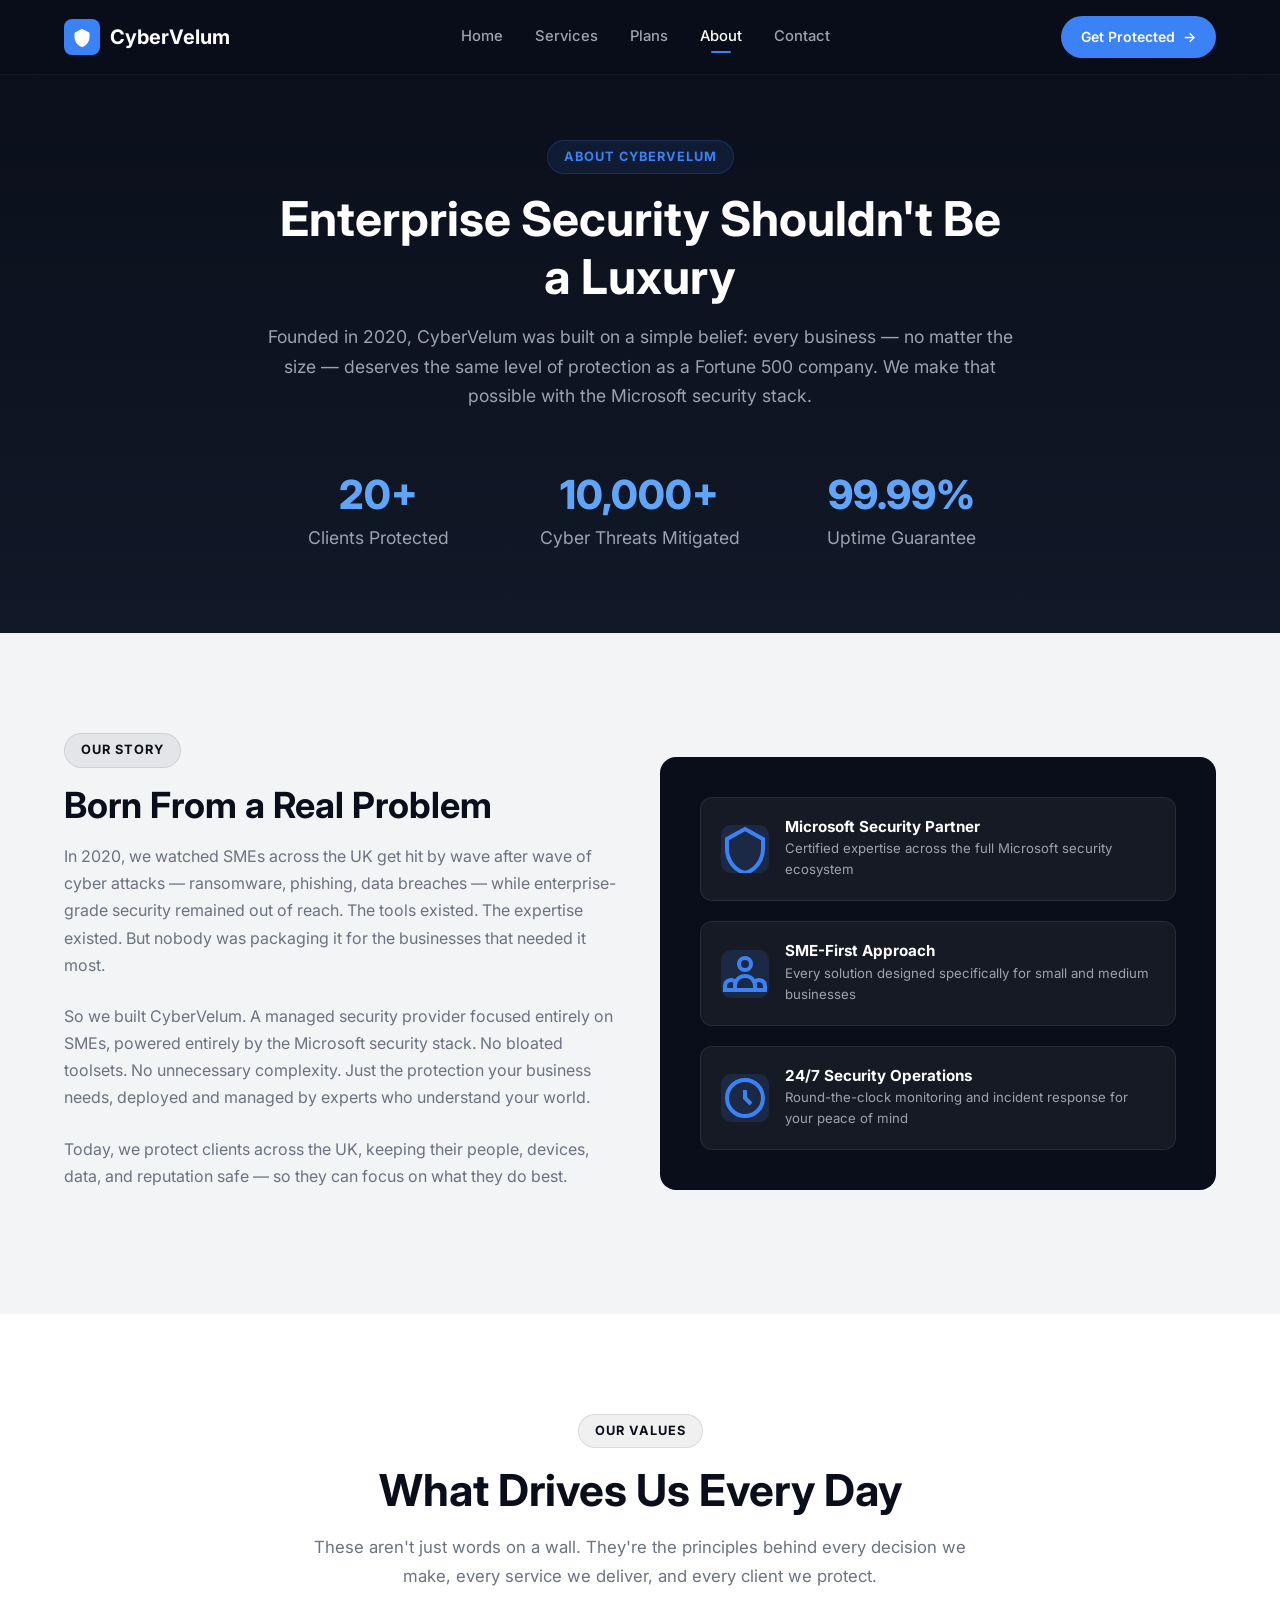
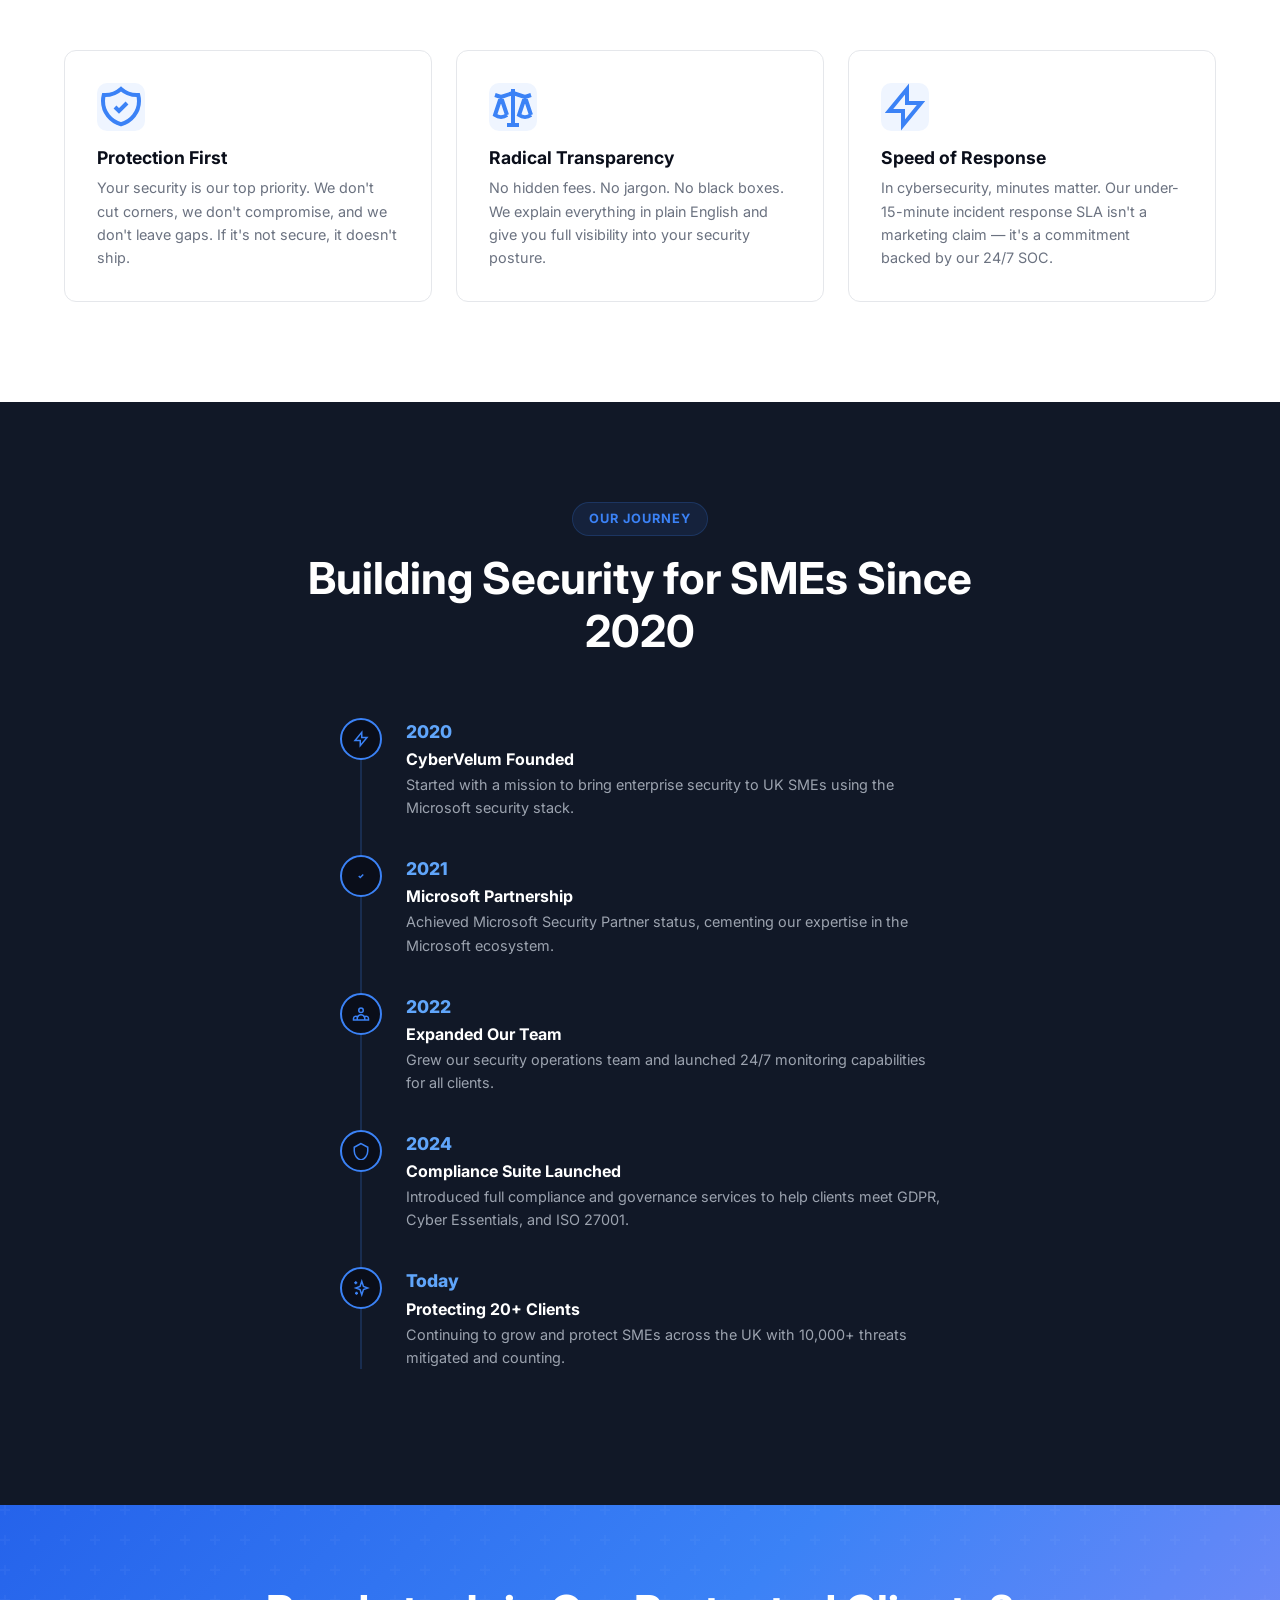
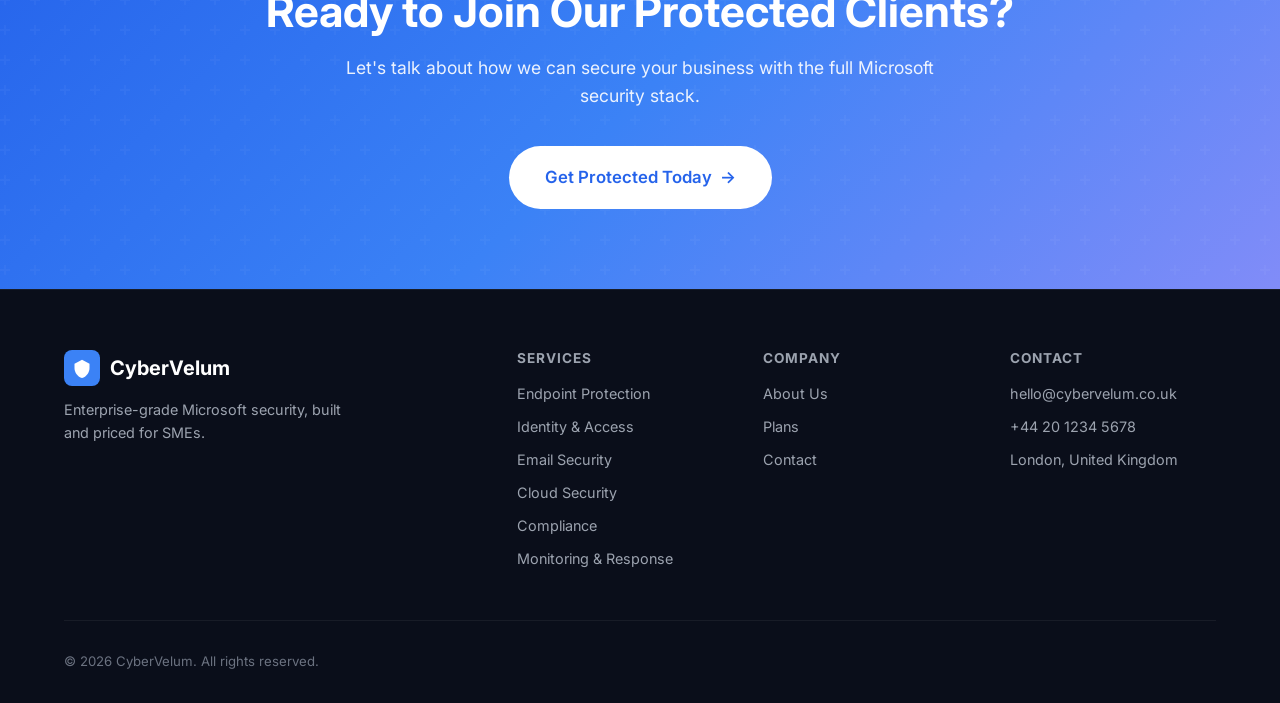
==== commit 7340c090: "Contact Info Added" ====
--- a/about.html
+++ b/about.html
@@ -231,7 +231,7 @@
         </div>
       </div>
       <div class="footer-bottom">
-        <p>&copy; 2025 CyberVelum. All rights reserved.</p>
+        <p>&copy; 2026 CyberVelum. All rights reserved.</p>
       </div>
     </div>
   </footer>
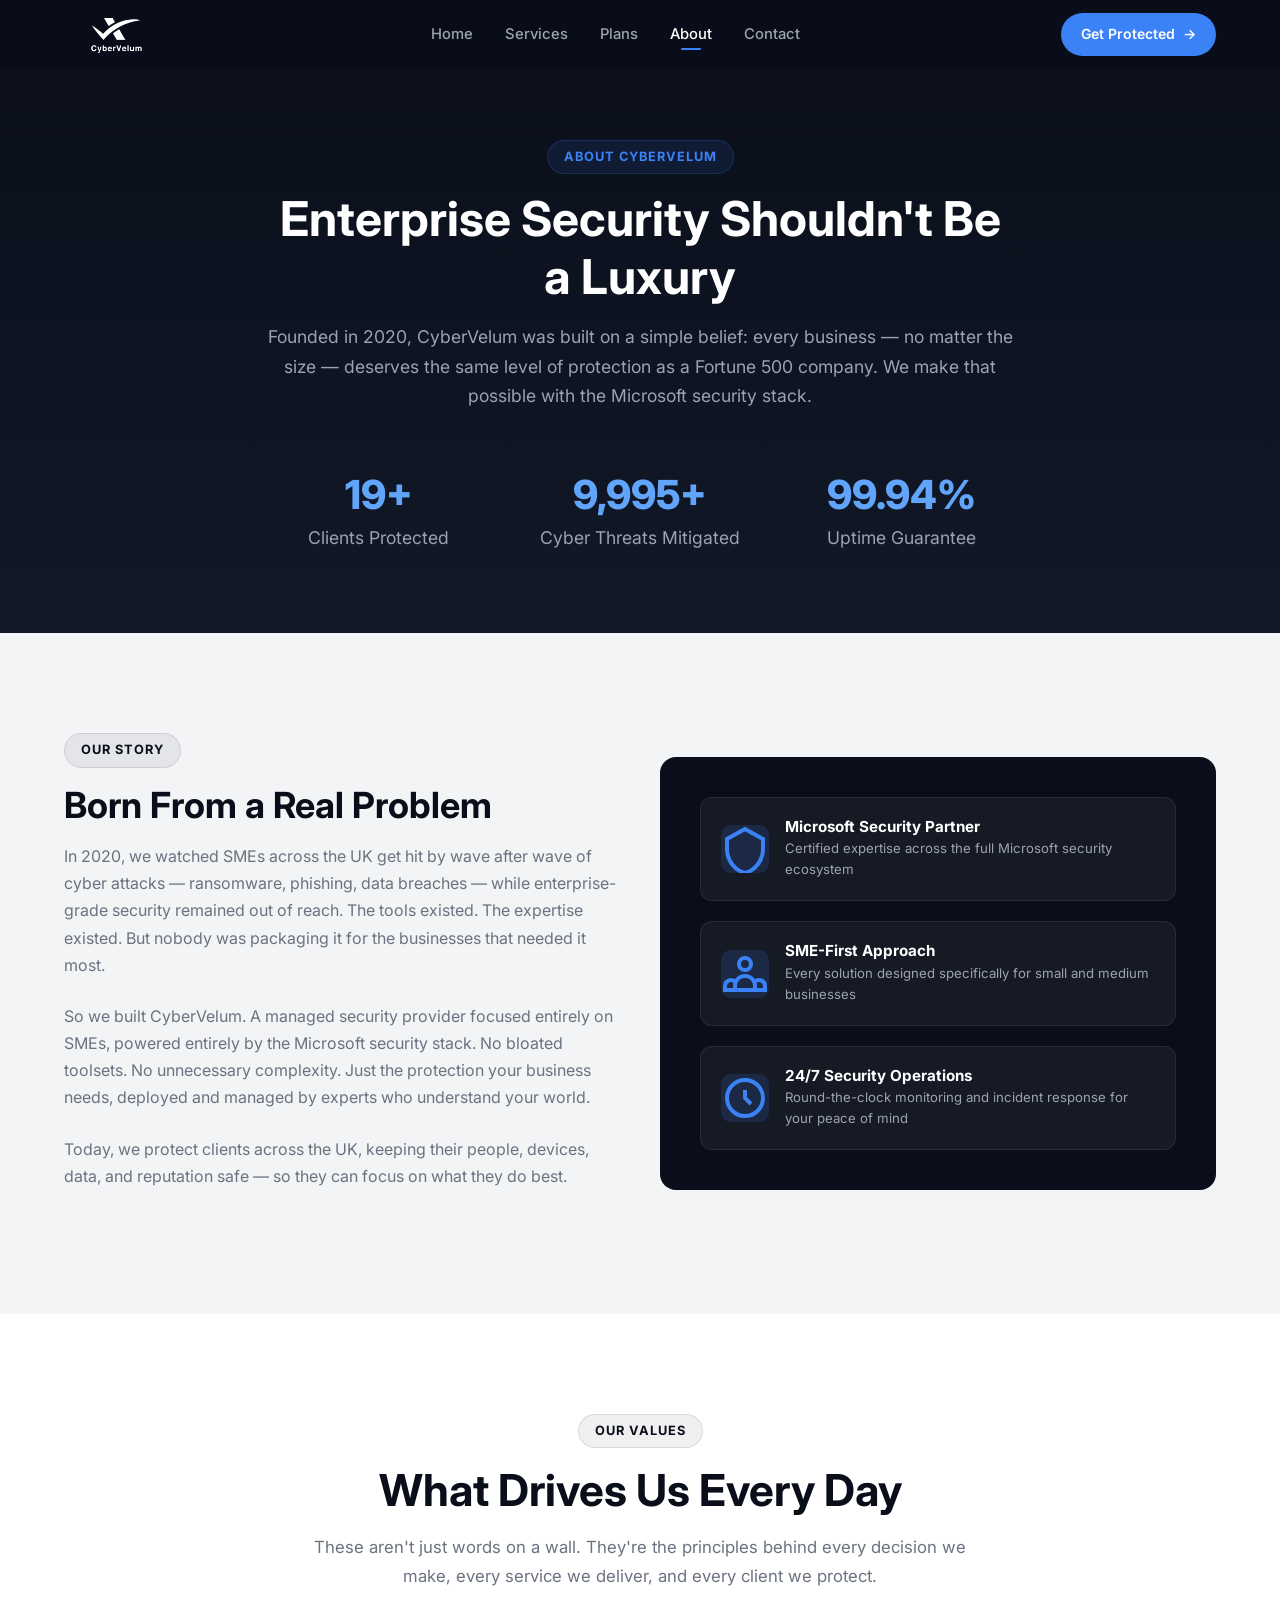
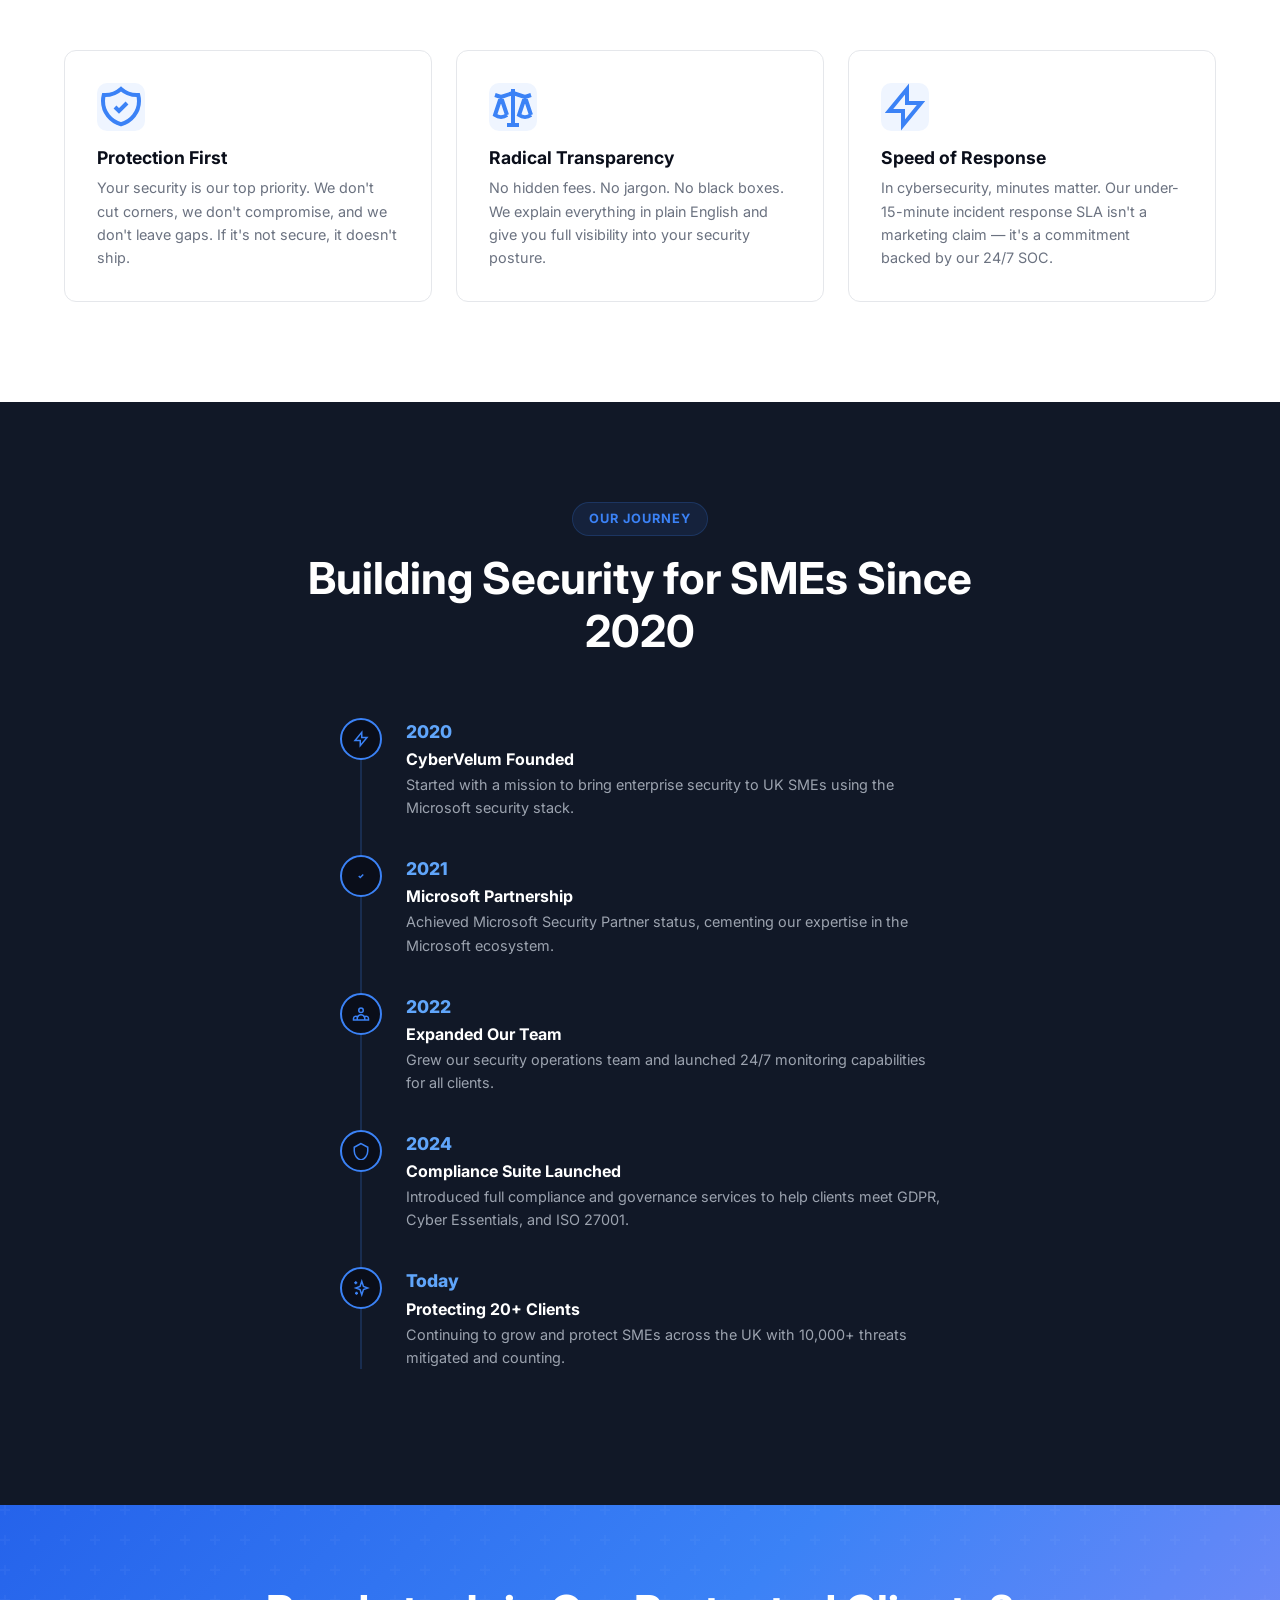
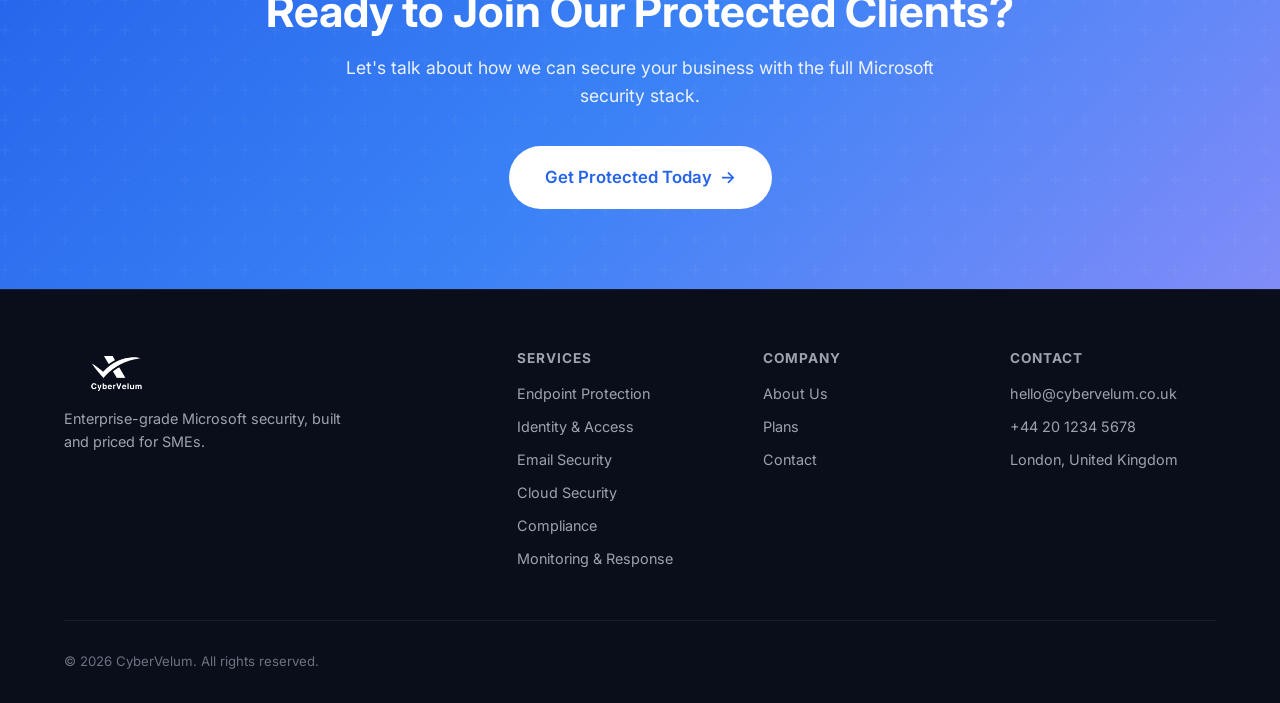
==== commit 0f50c815: "Logo Image and Header Section Adjustment" ====
--- a/about.html
+++ b/about.html
@@ -8,6 +8,7 @@
   <link rel="preconnect" href="https://fonts.googleapis.com">
   <link href="https://fonts.googleapis.com/css2?family=Inter:wght@400;500;600;700;800&display=swap" rel="stylesheet">
   <link rel="stylesheet" href="css/style.css">
+  <link rel="icon" type="image/png" href="images/logo.png">
 </head>
 <body>
 
@@ -15,8 +16,7 @@
   <nav class="navbar">
     <div class="container">
       <a href="index.html" class="nav-logo">
-        <div class="shield"><svg viewBox="0 0 24 24"><path d="M12 2L3 7v5c0 5.55 3.84 10.74 9 12 5.16-1.26 9-6.45 9-12V7l-9-5z" fill="white"/></svg></div>
-        CyberVelum
+        <img src="images/logo.png" alt="CyberVelum">
       </a>
       <div class="nav-links">
         <a href="index.html">Home</a>
@@ -203,8 +203,7 @@
       <div class="footer-grid">
         <div class="footer-brand">
           <a href="index.html" class="nav-logo">
-            <div class="shield"><svg viewBox="0 0 24 24"><path d="M12 2L3 7v5c0 5.55 3.84 10.74 9 12 5.16-1.26 9-6.45 9-12V7l-9-5z" fill="white"/></svg></div>
-            CyberVelum
+            <img src="images/logo.png" alt="CyberVelum">
           </a>
           <p>Enterprise-grade Microsoft security, built and priced for SMEs.</p>
         </div>
--- a/css/style.css
+++ b/css/style.css
@@ -73,21 +73,17 @@
 /* ===== NAVBAR ===== */
 .navbar {
   position: fixed; top: 0; left: 0; right: 0; z-index: 1000;
-  padding: 16px 0;
+  padding: 12px 0;
   background: rgba(10, 14, 26, .85);
   backdrop-filter: blur(20px);
-  border-bottom: 1px solid rgba(255,255,255,.05);
+  border-bottom: none;
   transition: var(--transition);
 }
 .navbar.scrolled { padding: 10px 0; background: rgba(10, 14, 26, .95); }
 .navbar .container { display: flex; align-items: center; justify-content: space-between; }
 
 .nav-logo { display: flex; align-items: center; gap: 10px; font-size: 1.25rem; font-weight: 700; }
-.nav-logo .shield {
-  width: 36px; height: 36px; background: var(--blue);
-  border-radius: 8px; display: flex; align-items: center; justify-content: center;
-}
-.nav-logo .shield svg { width: 20px; height: 20px; fill: var(--white); }
+.nav-logo img { height: 105px; width: auto; filter: brightness(0) invert(1); margin: -30px 0; }
 
 .nav-links { display: flex; align-items: center; gap: 32px; }
 .nav-links a { font-size: .925rem; font-weight: 500; color: var(--gray-400); position: relative; }
@@ -120,7 +116,7 @@
 /* ===== HERO ===== */
 .hero {
   min-height: 100vh; display: flex; align-items: center;
-  padding: 120px 0 80px;
+  padding: 160px 0 80px;
   background: linear-gradient(180deg, var(--navy) 0%, var(--navy-light) 100%);
   position: relative; overflow: hidden;
 }
